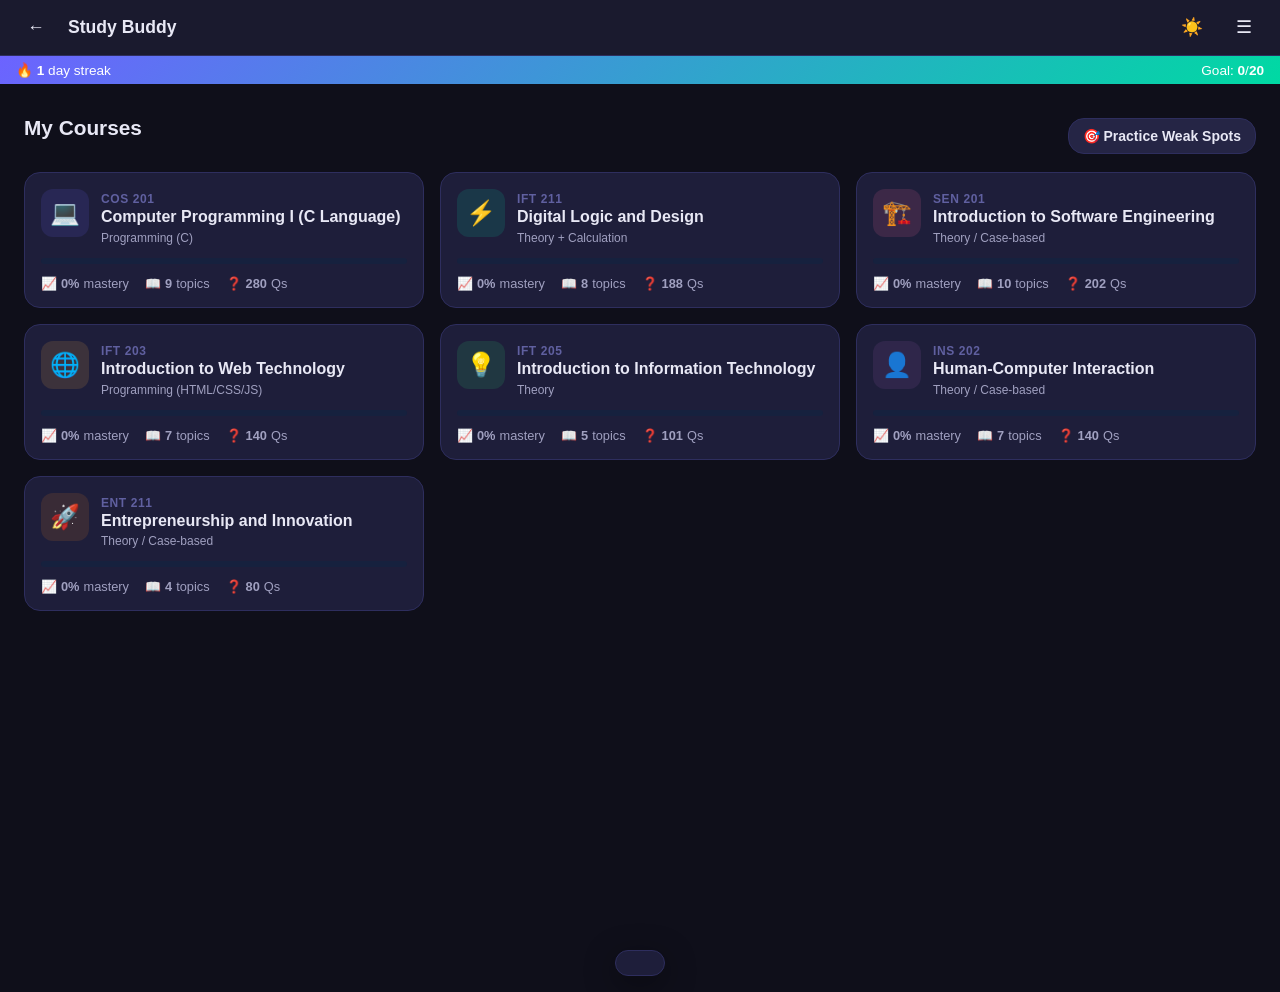
==== app/index.html @ e4b95551 "Initial commit: Complete Study Buddy PWA with all 7 courses, 1147 questions, and 14 mock exams" ====
<!DOCTYPE html>
<html lang="en" data-theme="dark">
<head>
  <meta charset="UTF-8">
  <meta name="viewport" content="width=device-width, initial-scale=1.0, viewport-fit=cover">
  <meta name="theme-color" content="#6c63ff">
  <meta name="apple-mobile-web-app-capable" content="yes">
  <meta name="apple-mobile-web-app-status-bar-style" content="black-translucent">
  <meta name="apple-mobile-web-app-title" content="StudyBuddy">
  <title>Study Buddy</title>
  <link rel="manifest" href="manifest.json">
  <link rel="apple-touch-icon" href="icons/icon-192.png">
  <link rel="icon" href="icons/icon-192.png">
  <link rel="stylesheet" href="css/app.css">
  <link rel="stylesheet" href="css/highlight.css">
</head>
<body>
  <!-- Top Nav Bar -->
  <header id="app-header">
    <button id="btn-back" class="icon-btn" aria-label="Go back" hidden>&#8592;</button>
    <span id="app-title">Study Buddy</span>
    <div class="header-actions">
      <button id="btn-theme" class="icon-btn" aria-label="Toggle theme">🌙</button>
      <button id="btn-menu" class="icon-btn" aria-label="Menu">&#9776;</button>
    </div>
  </header>

  <!-- Slide-out Menu -->
  <div id="menu-overlay" class="hidden" aria-hidden="true"></div>
  <nav id="side-menu" class="hidden" aria-label="Main menu">
    <div class="menu-header">
      <span class="logo-text">📚 Study Buddy</span>
      <button id="btn-menu-close" class="icon-btn">✕</button>
    </div>
    <ul class="menu-list">
      <li><button class="menu-item" data-view="home">🏠 Home</button></li>
      <li><button class="menu-item" data-view="spaced">⏰ Due Today</button></li>
      <li><button class="menu-item" data-view="weak">🎯 Weak Spots</button></li>
      <li><button class="menu-item" data-view="starred">⭐ Starred</button></li>
      <li><button class="menu-item" data-view="mock">📝 Mock Exam</button></li>
      <li><button class="menu-item" data-view="games">🎮 Games</button></li>
      <li><button class="menu-item" data-view="stats">📊 My Stats</button></li>
      <li class="menu-sep"></li>
      <li><button class="menu-item" data-view="export">💾 Export Progress</button></li>
      <li><button class="menu-item" data-action="import">📥 Import Progress</button></li>
      <li><button class="menu-item" data-view="flags">🚩 Flagged Questions</button></li>
      <li><button class="menu-item" data-view="offline">📡 Offline Cache</button></li>
    </ul>
    <div class="menu-footer">v1.0 — Nile University 200L</div>
  </nav>

  <!-- Streak / Goal Bar -->
  <div id="streak-bar" hidden>
    <span id="streak-display">🔥 <strong id="streak-count">0</strong> day streak</span>
    <span id="goal-display">Goal: <strong id="goal-done">0</strong>/<strong id="goal-total">20</strong></span>
  </div>

  <!-- Main App Container -->
  <main id="app-main">
    <!-- Views are rendered here by JavaScript -->
    <div id="view-container"></div>
  </main>

  <!-- Toast Notification -->
  <div id="toast" aria-live="polite" aria-atomic="true"></div>

  <!-- Import File Input (hidden) -->
  <input type="file" id="import-file" accept=".json" style="display:none">

  <!-- Scripts -->
  <script src="js/highlight.min.js"></script>
  <script src="js/db.js"></script>
  <script src="js/sr.js"></script>
  <script src="js/renderers.js"></script>
  <script src="js/router.js"></script>
  <script src="js/app.js"></script>
</body>
</html>
---- app/css/app.css ----
/* ============================================================
   Study Buddy — Main Stylesheet
   Mobile-first, dark/light mode, large tap targets
   ============================================================ */

/* ---- CSS Variables ---- */
:root {
  --bg:         #0f0f1a;
  --bg2:        #1a1a2e;
  --bg3:        #16213e;
  --surface:    #1e1e3a;
  --surface2:   #252545;
  --border:     #2e2e5e;
  --primary:    #6c63ff;
  --primary-dk: #5a52e0;
  --secondary:  #00d9a3;
  --accent:     #ff6b9d;
  --warn:       #ffb347;
  --danger:     #ff4757;
  --success:    #2ed573;
  --text:       #e8e8f5;
  --text2:      #a0a0c0;
  --text3:      #6060a0;
  --card-r:     16px;
  --tap:        48px;
  --gap:        16px;
  --hdr:        56px;
  --transition: 0.2s ease;
}

[data-theme="light"] {
  --bg:        #f0f0ff;
  --bg2:       #e8e8ff;
  --bg3:       #ffffff;
  --surface:   #ffffff;
  --surface2:  #f0f0ff;
  --border:    #c8c8e8;
  --text:      #1a1a3e;
  --text2:     #4a4a7a;
  --text3:     #8080b0;
}

/* ---- Reset & Base ---- */
*, *::before, *::after { box-sizing: border-box; margin: 0; padding: 0; }
html { font-size: 16px; scroll-behavior: smooth; }
body {
  font-family: -apple-system, BlinkMacSystemFont, 'Segoe UI', Roboto, sans-serif;
  background: var(--bg);
  color: var(--text);
  min-height: 100dvh;
  overflow-x: hidden;
  -webkit-font-smoothing: antialiased;
}

/* ---- Header ---- */
#app-header {
  position: fixed;
  top: 0; left: 0; right: 0;
  height: var(--hdr);
  background: var(--bg2);
  border-bottom: 1px solid var(--border);
  display: flex;
  align-items: center;
  padding: 0 12px;
  gap: 8px;
  z-index: 100;
  backdrop-filter: blur(10px);
  -webkit-backdrop-filter: blur(10px);
}
#app-title {
  flex: 1;
  font-weight: 700;
  font-size: 1.1rem;
  color: var(--text);
  truncate: ellipsis;
  white-space: nowrap;
  overflow: hidden;
}
.header-actions { display: flex; gap: 4px; }

/* ---- Streak Bar ---- */
#streak-bar {
  position: fixed;
  top: var(--hdr);
  left: 0; right: 0;
  background: linear-gradient(135deg, var(--primary), var(--secondary));
  color: white;
  padding: 6px 16px;
  display: flex;
  justify-content: space-between;
  align-items: center;
  font-size: 0.85rem;
  z-index: 90;
}

/* ---- Main ---- */
#app-main {
  margin-top: var(--hdr);
  min-height: calc(100dvh - var(--hdr));
  padding: var(--gap);
  padding-bottom: calc(var(--gap) + env(safe-area-inset-bottom));
}
.has-streak #app-main { margin-top: calc(var(--hdr) + 36px); }

/* ---- Buttons ---- */
.icon-btn {
  background: none;
  border: none;
  color: var(--text);
  min-width: var(--tap);
  min-height: var(--tap);
  border-radius: 50%;
  display: flex; align-items: center; justify-content: center;
  font-size: 1.1rem;
  cursor: pointer;
  transition: background var(--transition);
  -webkit-tap-highlight-color: transparent;
}
.icon-btn:hover, .icon-btn:focus-visible {
  background: var(--surface);
  outline: none;
}

.btn {
  display: inline-flex; align-items: center; justify-content: center; gap: 8px;
  min-height: var(--tap);
  padding: 10px 20px;
  border-radius: var(--card-r);
  border: none;
  font-size: 1rem;
  font-weight: 600;
  cursor: pointer;
  transition: all var(--transition);
  -webkit-tap-highlight-color: transparent;
  user-select: none;
}
.btn-primary { background: var(--primary); color: white; }
.btn-primary:hover { background: var(--primary-dk); transform: translateY(-1px); }
.btn-secondary { background: var(--surface2); color: var(--text); border: 1px solid var(--border); }
.btn-secondary:hover { background: var(--border); }
.btn-success { background: var(--success); color: #0a2a1a; }
.btn-danger  { background: var(--danger); color: white; }
.btn-warn    { background: var(--warn); color: #2a1a00; }
.btn-sm { min-height: 36px; padding: 6px 14px; font-size: 0.875rem; }
.btn-full { width: 100%; }
.btn:disabled { opacity: 0.5; cursor: not-allowed; }

/* ---- Side Menu ---- */
#menu-overlay {
  position: fixed; inset: 0;
  background: rgba(0,0,0,0.6);
  z-index: 199;
  backdrop-filter: blur(2px);
  transition: opacity var(--transition);
}
#side-menu {
  position: fixed;
  top: 0; left: 0; bottom: 0;
  width: min(320px, 85vw);
  background: var(--bg2);
  border-right: 1px solid var(--border);
  z-index: 200;
  display: flex; flex-direction: column;
  transform: translateX(-100%);
  transition: transform 0.3s cubic-bezier(0.4,0,0.2,1);
  overflow-y: auto;
}
#side-menu.open { transform: translateX(0); }
.hidden { display: none !important; }
.menu-header {
  display: flex; align-items: center; justify-content: space-between;
  padding: 16px;
  border-bottom: 1px solid var(--border);
}
.logo-text { font-size: 1.1rem; font-weight: 700; }
.menu-list { list-style: none; padding: 8px 0; flex: 1; }
.menu-item {
  width: 100%;
  background: none;
  border: none;
  color: var(--text);
  padding: 14px 20px;
  text-align: left;
  font-size: 1rem;
  cursor: pointer;
  transition: background var(--transition);
  display: flex; align-items: center; gap: 10px;
}
.menu-item:hover, .menu-item:focus-visible { background: var(--surface); outline: none; }
.menu-sep { height: 1px; background: var(--border); margin: 8px 0; }
.menu-footer { padding: 16px; color: var(--text3); font-size: 0.75rem; }

/* ---- Cards ---- */
.card {
  background: var(--surface);
  border: 1px solid var(--border);
  border-radius: var(--card-r);
  padding: var(--gap);
  transition: box-shadow var(--transition);
}
.card:hover { box-shadow: 0 4px 20px rgba(108,99,255,0.15); }
.card-grid {
  display: grid;
  grid-template-columns: repeat(auto-fill, minmax(300px, 1fr));
  gap: var(--gap);
}

/* ---- Course Card (Home) ---- */
.course-card {
  display: flex; flex-direction: column; gap: 12px;
  cursor: pointer;
  text-decoration: none;
  color: inherit;
}
.course-card-header {
  display: flex; align-items: flex-start; gap: 12px;
}
.course-icon {
  width: 48px; height: 48px;
  border-radius: 12px;
  display: flex; align-items: center; justify-content: center;
  font-size: 1.5rem;
  flex-shrink: 0;
}
.course-info { flex: 1; min-width: 0; }
.course-code { font-size: 0.75rem; color: var(--text3); font-weight: 600; letter-spacing: 0.05em; }
.course-name { font-size: 1rem; font-weight: 700; line-height: 1.3; }
.course-type { font-size: 0.75rem; color: var(--text2); }
.course-stats {
  display: flex; gap: 16px; flex-wrap: wrap;
}
.stat-pill {
  display: flex; align-items: center; gap: 4px;
  font-size: 0.8rem; color: var(--text2);
}
.progress-bar {
  height: 6px;
  background: var(--bg3);
  border-radius: 3px;
  overflow: hidden;
}
.progress-fill {
  height: 100%;
  border-radius: 3px;
  background: linear-gradient(90deg, var(--primary), var(--secondary));
  transition: width 0.5s ease;
}

/* ---- Question Card ---- */
.q-card {
  max-width: 700px;
  margin: 0 auto;
}
.q-meta {
  display: flex; flex-wrap: wrap; gap: 6px;
  margin-bottom: 12px;
}
.tag {
  display: inline-flex; align-items: center;
  padding: 3px 10px;
  border-radius: 100px;
  font-size: 0.75rem;
  font-weight: 600;
  background: var(--surface2);
  color: var(--text2);
  border: 1px solid var(--border);
}
.tag-difficulty-1 { background: #1a3a2a; color: var(--success); border-color: var(--success); }
.tag-difficulty-2 { background: #2a2a1a; color: var(--warn); border-color: var(--warn); }
.tag-difficulty-3 { background: #2a1a1a; color: var(--accent); border-color: var(--accent); }
.tag-difficulty-4 { background: #2a1a1a; color: var(--danger); border-color: var(--danger); }

.q-question {
  font-size: 1.1rem;
  line-height: 1.6;
  margin-bottom: 20px;
}
.q-question code { 
  background: var(--bg3);
  padding: 2px 6px;
  border-radius: 4px;
  font-family: 'Fira Code', 'Consolas', monospace;
  font-size: 0.9em;
}

/* ---- Code Block ---- */
.code-block {
  position: relative;
  margin: 12px 0;
  border-radius: var(--card-r);
  overflow: hidden;
  border: 1px solid var(--border);
}
.code-block pre {
  overflow-x: auto;
  padding: 16px;
  background: #0d0d1a;
  margin: 0;
  font-size: 0.875rem;
  line-height: 1.6;
}
.code-block code {
  font-family: 'Fira Code', 'Consolas', 'Courier New', monospace;
  color: var(--text);
}
.code-lang {
  position: absolute;
  top: 8px; right: 8px;
  font-size: 0.7rem;
  color: var(--text3);
  background: var(--bg3);
  padding: 2px 8px;
  border-radius: 4px;
  pointer-events: none;
}

/* ---- MCQ Options ---- */
.options-list {
  display: flex; flex-direction: column; gap: 10px;
  margin-bottom: 20px;
}
.option-btn {
  display: flex; align-items: flex-start; gap: 12px;
  padding: 14px 16px;
  background: var(--surface2);
  border: 2px solid var(--border);
  border-radius: var(--card-r);
  cursor: pointer;
  text-align: left;
  color: var(--text);
  font-size: 1rem;
  line-height: 1.5;
  transition: all var(--transition);
  -webkit-tap-highlight-color: transparent;
  min-height: var(--tap);
}
.option-btn:hover:not(:disabled) {
  border-color: var(--primary);
  background: rgba(108,99,255,0.1);
}
.option-btn.selected  { border-color: var(--primary); background: rgba(108,99,255,0.15); }
.option-btn.correct   { border-color: var(--success); background: rgba(46,213,115,0.12); color: var(--success); }
.option-btn.wrong     { border-color: var(--danger);  background: rgba(255,71,87,0.12);  color: var(--danger);  }
.option-btn.revealed  { border-color: var(--success); background: rgba(46,213,115,0.08); }
.option-label { font-weight: 700; min-width: 24px; }
.option-btn:disabled { cursor: default; }

/* ---- Confidence / Rating Buttons ---- */
.confidence-row, .rating-row {
  display: flex; gap: 10px; flex-wrap: wrap;
  margin: 16px 0;
}
.confidence-row .btn, .rating-row .btn { flex: 1; min-width: 80px; font-size: 0.875rem; }

/* ---- Explanation Box ---- */
.explanation-box {
  background: rgba(108,99,255,0.08);
  border: 1px solid rgba(108,99,255,0.3);
  border-radius: var(--card-r);
  padding: 16px;
  margin-top: 16px;
  line-height: 1.6;
}
.explanation-box h4 {
  color: var(--primary);
  margin-bottom: 8px;
  font-size: 0.9rem;
  text-transform: uppercase;
  letter-spacing: 0.05em;
}
.why-wrong-item {
  margin-top: 10px;
  padding: 10px;
  background: rgba(255,71,87,0.06);
  border-left: 3px solid var(--danger);
  border-radius: 0 8px 8px 0;
}
.why-wrong-item strong { color: var(--danger); }

/* ---- Marking Points (checklist) ---- */
.marking-points {
  display: flex; flex-direction: column; gap: 8px;
  margin-top: 12px;
}
.mark-point {
  display: flex; align-items: flex-start; gap: 10px;
  padding: 10px 14px;
  background: var(--surface2);
  border-radius: 8px;
  font-size: 0.95rem;
}
.mark-check {
  width: 24px; height: 24px;
  border: 2px solid var(--border);
  border-radius: 50%;
  cursor: pointer;
  flex-shrink: 0;
  transition: all var(--transition);
  display: flex; align-items: center; justify-content: center;
  font-size: 0.8rem;
}
.mark-check.checked { background: var(--success); border-color: var(--success); color: white; }

/* ---- Text Input (type_answer, code_write) ---- */
.answer-input {
  width: 100%;
  background: var(--bg3);
  border: 2px solid var(--border);
  border-radius: var(--card-r);
  color: var(--text);
  font-size: 1rem;
  padding: 14px 16px;
  transition: border-color var(--transition);
  outline: none;
  font-family: inherit;
}
.answer-input:focus { border-color: var(--primary); }
.answer-input.correct { border-color: var(--success); background: rgba(46,213,115,0.05); }
.answer-input.wrong   { border-color: var(--danger);  background: rgba(255,71,87,0.05); }
textarea.answer-input {
  resize: vertical;
  min-height: 150px;
  font-family: 'Fira Code', 'Consolas', monospace;
  font-size: 0.9rem;
}

/* ---- Cloze ---- */
.cloze-text { font-size: 1.1rem; line-height: 2; }
.cloze-blank {
  display: inline-block;
  min-width: 100px;
  border-bottom: 2px solid var(--primary);
  padding: 2px 6px;
  margin: 0 4px;
  font-family: 'Fira Code', monospace;
  background: none;
  color: var(--text);
  font-size: 0.95em;
  outline: none;
  transition: border-color var(--transition);
  vertical-align: baseline;
}
.cloze-blank:focus { border-color: var(--secondary); }
.cloze-blank.correct { border-color: var(--success); color: var(--success); }
.cloze-blank.wrong   { border-color: var(--danger); color: var(--danger); }

/* ---- Matching ---- */
.matching-container { display: flex; flex-direction: column; gap: 12px; }
.matching-row { display: flex; align-items: center; gap: 10px; flex-wrap: wrap; }
.match-term {
  flex: 1; min-width: 120px;
  padding: 12px 16px;
  background: var(--surface2);
  border: 2px solid var(--border);
  border-radius: var(--card-r);
  font-weight: 600;
}
.match-arrow { color: var(--text3); font-size: 1.2rem; }
.match-def {
  flex: 1; min-width: 120px;
  padding: 12px 16px;
  background: var(--surface2);
  border: 2px solid var(--border);
  border-radius: var(--card-r);
  cursor: pointer;
  transition: all var(--transition);
}
.match-def.selected   { border-color: var(--primary); background: rgba(108,99,255,0.1); }
.match-def.matched    { border-color: var(--success); background: rgba(46,213,115,0.1); }
.match-def.wrong-match{ border-color: var(--danger); background: rgba(255,71,87,0.1); }

/* ---- Sequencing ---- */
.sequence-list { display: flex; flex-direction: column; gap: 8px; }
.seq-item {
  display: flex; align-items: center; gap: 12px;
  padding: 12px 16px;
  background: var(--surface2);
  border: 2px solid var(--border);
  border-radius: var(--card-r);
  cursor: grab;
  user-select: none;
  transition: all var(--transition);
}
.seq-item.dragging { opacity: 0.5; cursor: grabbing; }
.seq-item.correct-pos { border-color: var(--success); }
.seq-item.wrong-pos   { border-color: var(--danger); }
.seq-handle { color: var(--text3); font-size: 1.2rem; }
.seq-num { font-weight: 700; color: var(--text2); min-width: 24px; }

/* ---- Flashcard ---- */
.flashcard-wrapper {
  perspective: 1000px;
  min-height: 200px;
  cursor: pointer;
  margin: 24px auto;
  max-width: 600px;
}
.flashcard-inner {
  position: relative;
  width: 100%; height: 100%;
  min-height: 200px;
  transform-style: preserve-3d;
  transition: transform 0.5s cubic-bezier(0.4,0,0.2,1);
  border-radius: var(--card-r);
}
.flashcard-inner.flipped { transform: rotateY(180deg); }
.flashcard-front, .flashcard-back {
  position: absolute;
  inset: 0;
  backface-visibility: hidden;
  border-radius: var(--card-r);
  display: flex; flex-direction: column; align-items: center; justify-content: center;
  padding: 24px;
  text-align: center;
  border: 2px solid var(--border);
  min-height: 200px;
}
.flashcard-front { background: var(--surface); }
.flashcard-back  { background: rgba(108,99,255,0.1); transform: rotateY(180deg); border-color: var(--primary); }
.flashcard-hint { font-size: 0.75rem; color: var(--text3); margin-top: 12px; }
.flashcard-front h3, .flashcard-back h3 { font-size: 1.3rem; line-height: 1.4; }

/* ---- Iframe Render ---- */
.html-sandbox {
  width: 100%;
  min-height: 200px;
  border: 2px solid var(--border);
  border-radius: var(--card-r);
  background: white;
  overflow: hidden;
}
.iframe-toggle {
  display: flex; align-items: center; gap: 8px;
  margin-bottom: 8px;
}

/* ---- Progress / Stats ---- */
.stats-grid {
  display: grid;
  grid-template-columns: repeat(auto-fill, minmax(140px, 1fr));
  gap: var(--gap);
}
.stat-card {
  background: var(--surface);
  border: 1px solid var(--border);
  border-radius: var(--card-r);
  padding: 16px;
  text-align: center;
}
.stat-card .stat-value { font-size: 2rem; font-weight: 800; color: var(--primary); }
.stat-card .stat-label { font-size: 0.8rem; color: var(--text2); margin-top: 4px; }

/* ---- Timer ---- */
.timer-bar {
  height: 4px;
  background: var(--bg3);
  border-radius: 2px;
  overflow: hidden;
  margin-bottom: 16px;
}
.timer-fill {
  height: 100%;
  background: linear-gradient(90deg, var(--success), var(--warn), var(--danger));
  background-size: 300% 100%;
  transition: width 1s linear;
}

/* ---- Games ---- */
.lives-display { display: flex; gap: 8px; font-size: 1.5rem; margin-bottom: 16px; }
.boss-badge {
  display: inline-block;
  padding: 4px 12px;
  background: linear-gradient(135deg, var(--danger), var(--accent));
  border-radius: 100px;
  font-size: 0.8rem;
  font-weight: 700;
  color: white;
  text-transform: uppercase;
  letter-spacing: 0.08em;
}

/* ---- Report / Flag ---- */
.report-btn {
  display: flex; align-items: center; gap: 6px;
  background: none;
  border: none;
  color: var(--text3);
  font-size: 0.8rem;
  cursor: pointer;
  padding: 4px 8px;
  border-radius: 4px;
  transition: color var(--transition);
}
.report-btn:hover { color: var(--accent); }

/* ---- Sections & Headings ---- */
.section-title {
  font-size: 1.3rem;
  font-weight: 800;
  margin-bottom: 16px;
  display: flex; align-items: center; gap: 8px;
}
.section-subtitle {
  font-size: 1rem;
  color: var(--text2);
  margin-bottom: 20px;
}

/* ---- Chip Filters ---- */
.filter-row {
  display: flex; flex-wrap: wrap; gap: 8px;
  margin-bottom: 16px;
}
.chip {
  padding: 6px 14px;
  border-radius: 100px;
  border: 1.5px solid var(--border);
  background: var(--surface2);
  color: var(--text2);
  font-size: 0.85rem;
  cursor: pointer;
  transition: all var(--transition);
  user-select: none;
}
.chip.active, .chip:hover { border-color: var(--primary); color: var(--primary); background: rgba(108,99,255,0.1); }

/* ---- Select / Range Inputs ---- */
select, input[type="range"], input[type="number"] {
  background: var(--surface2);
  border: 1.5px solid var(--border);
  border-radius: 8px;
  color: var(--text);
  padding: 10px 14px;
  font-size: 1rem;
  outline: none;
  transition: border-color var(--transition);
  appearance: none;
  -webkit-appearance: none;
}
select { background-image: url("data:image/svg+xml,%3Csvg xmlns='http://www.w3.org/2000/svg' width='12' height='12' viewBox='0 0 12 12'%3E%3Cpath fill='%236060a0' d='M6 8L1 3h10z'/%3E%3C/svg%3E"); background-repeat: no-repeat; background-position: right 12px center; padding-right: 36px; }
select:focus, input:focus { border-color: var(--primary); }
label { display: block; margin-bottom: 6px; color: var(--text2); font-size: 0.9rem; font-weight: 600; }

/* ---- Topic List ---- */
.topic-list { display: flex; flex-direction: column; gap: 8px; }
.topic-item {
  display: flex; align-items: center; gap: 12px;
  padding: 12px 16px;
  background: var(--surface);
  border: 1px solid var(--border);
  border-radius: var(--card-r);
  cursor: pointer;
  transition: all var(--transition);
}
.topic-item:hover { border-color: var(--primary); background: var(--surface2); }
.topic-item .topic-name { flex: 1; font-weight: 600; }
.topic-item .topic-count { font-size: 0.8rem; color: var(--text3); }
.topic-item .topic-mastery {
  font-size: 0.85rem;
  font-weight: 700;
  min-width: 36px;
  text-align: right;
}

/* ---- Score / Results Screen ---- */
.score-circle {
  width: 140px; height: 140px;
  border-radius: 50%;
  background: conic-gradient(var(--primary) var(--pct, 0%), var(--surface2) 0%);
  display: flex; align-items: center; justify-content: center;
  margin: 24px auto;
  position: relative;
}
.score-circle::before {
  content: '';
  position: absolute;
  inset: 12px;
  background: var(--bg2);
  border-radius: 50%;
}
.score-number {
  position: relative;
  font-size: 2rem;
  font-weight: 800;
  z-index: 1;
  color: var(--text);
}

/* ---- Toast ---- */
#toast {
  position: fixed;
  bottom: calc(24px + env(safe-area-inset-bottom));
  left: 50%;
  transform: translateX(-50%) translateY(100px);
  background: var(--surface);
  border: 1px solid var(--border);
  color: var(--text);
  padding: 12px 24px;
  border-radius: 100px;
  font-size: 0.9rem;
  box-shadow: 0 8px 32px rgba(0,0,0,0.4);
  z-index: 999;
  transition: transform 0.3s ease;
  pointer-events: none;
  white-space: nowrap;
  max-width: calc(100vw - 32px);
}
#toast.show { transform: translateX(-50%) translateY(0); }

/* ---- Due Badge ---- */
.due-badge {
  display: inline-flex; align-items: center; justify-content: center;
  min-width: 20px; height: 20px;
  border-radius: 10px;
  background: var(--accent);
  color: white;
  font-size: 0.7rem;
  font-weight: 700;
  padding: 0 6px;
}

/* ---- Empty State ---- */
.empty-state {
  text-align: center;
  padding: 48px 24px;
  color: var(--text2);
}
.empty-icon { font-size: 3rem; margin-bottom: 16px; }
.empty-state h3 { font-size: 1.2rem; margin-bottom: 8px; color: var(--text); }

/* ---- Utility ---- */
.flex { display: flex; }
.flex-col { flex-direction: column; }
.flex-1 { flex: 1; }
.gap-sm { gap: 8px; }
.gap-md { gap: 16px; }
.gap-lg { gap: 24px; }
.mt-sm { margin-top: 8px; }
.mt-md { margin-top: 16px; }
.mt-lg { margin-top: 24px; }
.mb-sm { margin-bottom: 8px; }
.mb-md { margin-bottom: 16px; }
.text-center { text-align: center; }
.text-sm { font-size: 0.875rem; }
.text-muted { color: var(--text2); }
.bold { font-weight: 700; }
.w-full { width: 100%; }
.separator { height: 1px; background: var(--border); margin: 16px 0; }

/* ---- Spinner ---- */
.spinner {
  width: 40px; height: 40px;
  border: 3px solid var(--border);
  border-top-color: var(--primary);
  border-radius: 50%;
  animation: spin 0.8s linear infinite;
  margin: 48px auto;
}
@keyframes spin { to { transform: rotate(360deg); } }

/* ---- Scrollbar ---- */
::-webkit-scrollbar { width: 6px; height: 6px; }
::-webkit-scrollbar-track { background: var(--bg); }
::-webkit-scrollbar-thumb { background: var(--border); border-radius: 3px; }
::-webkit-scrollbar-thumb:hover { background: var(--text3); }

/* ---- Responsive ---- */
@media (min-width: 600px) {
  #app-main { padding: 24px; }
  .card-grid { grid-template-columns: repeat(auto-fill, minmax(340px, 1fr)); }
  .q-question { font-size: 1.15rem; }
}
@media (min-width: 900px) {
  .q-card { max-width: 760px; }
}

/* ---- Animations ---- */
.fade-in { animation: fadeIn 0.3s ease; }
@keyframes fadeIn { from { opacity: 0; transform: translateY(8px); } to { opacity: 1; transform: translateY(0); } }
.slide-in { animation: slideIn 0.25s ease; }
@keyframes slideIn { from { opacity: 0; transform: translateX(-12px); } to { opacity: 1; transform: translateX(0); } }

/* ---- Case Study ---- */
.case-scenario {
  background: rgba(0,217,163,0.06);
  border: 1px solid rgba(0,217,163,0.3);
  border-radius: var(--card-r);
  padding: 16px;
  margin-bottom: 20px;
  line-height: 1.6;
}
.case-scenario h4 { color: var(--secondary); margin-bottom: 8px; }
.sub-question-counter { font-size: 0.8rem; color: var(--text3); margin-bottom: 12px; }

/* ---- Confidence rating overlay ---- */
.confidence-overlay {
  text-align: center;
  margin-bottom: 20px;
}
.confidence-overlay p { color: var(--text2); margin-bottom: 12px; font-size: 0.95rem; }

/* ---- Weak spots list ---- */
.weak-item {
  display: flex; align-items: center; gap: 12px;
  padding: 12px 16px;
  background: var(--surface);
  border: 1px solid var(--border);
  border-radius: var(--card-r);
  margin-bottom: 8px;
}
.weak-bar {
  flex: 1;
  height: 8px;
  background: var(--bg3);
  border-radius: 4px;
  overflow: hidden;
}
.weak-fill { height: 100%; background: var(--danger); border-radius: 4px; }
.weak-pct { font-weight: 700; color: var(--danger); min-width: 40px; text-align: right; }

/* ---- Confidently wrong highlight ---- */
.confidently-wrong-banner {
  background: rgba(255,71,87,0.1);
  border: 1px solid rgba(255,71,87,0.4);
  border-radius: var(--card-r);
  padding: 12px 16px;
  margin-bottom: 16px;
  display: flex; align-items: center; gap: 10px;
  font-size: 0.9rem;
  color: var(--danger);
}
---- app/css/highlight.css ----
/* Syntax Highlighting Styles (Offline) */
.hljs {
  display: block;
  overflow-x: auto;
  padding: 1rem;
  background: #0d0d18;
  color: #e2e8f0;
  font-family: 'Fira Code', 'Cascadia Code', Consolas, Monaco, monospace;
  font-size: 0.9rem;
  line-height: 1.5;
  border-radius: 8px;
}

.hljs-keyword, .hljs-selector-tag, .hljs-subst {
  color: #c792ea;
  font-weight: 600;
}

.hljs-string, .hljs-title, .hljs-section, .hljs-attribute, .hljs-literal, .hljs-template-tag, .hljs-template-variable, .hljs-type {
  color: #c3e88d;
}

.hljs-comment, .hljs-quote, .hljs-deletion, .hljs-meta {
  color: #637777;
  font-style: italic;
}

.hljs-number, .hljs-regexp, .hljs-link {
  color: #f78c6c;
}

.hljs-variable, .hljs-name, .hljs-tag {
  color: #ff5370;
}

.hljs-function, .hljs-class .hljs-title {
  color: #82aaff;
}

.hljs-attr {
  color: #ffcb6b;
}

.hljs-built_in, .hljs-symbol, .hljs-bullet {
  color: #89ddff;
}
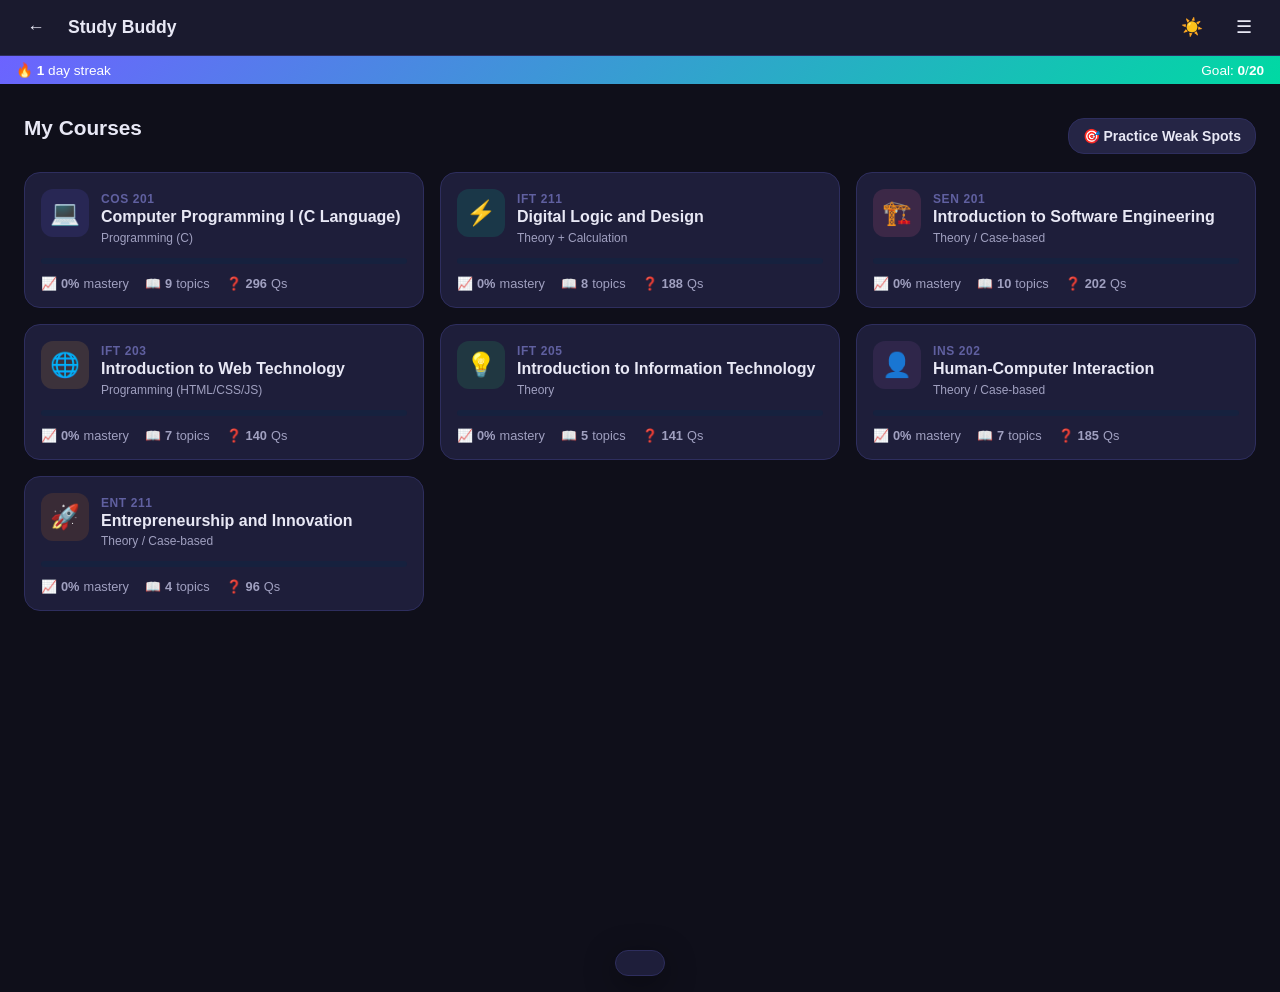
==== commit e0d87813: "feat(content): synthesize complete flashcard decks for IFT 205, INS 202, and ENT 211, expanding proj" ====
--- a/app/index.html
+++ b/app/index.html
@@ -11,8 +11,8 @@
   <link rel="manifest" href="manifest.json">
   <link rel="apple-touch-icon" href="icons/icon-192.png">
   <link rel="icon" href="icons/icon-192.png">
-  <link rel="stylesheet" href="css/app.css">
-  <link rel="stylesheet" href="css/highlight.css">
+  <link rel="stylesheet" href="css/app.css?v=2.6">
+  <link rel="stylesheet" href="css/highlight.css?v=2.6">
 </head>
 <body>
   <!-- Top Nav Bar -->
@@ -45,8 +45,9 @@
       <li><button class="menu-item" data-action="import">📥 Import Progress</button></li>
       <li><button class="menu-item" data-view="flags">🚩 Flagged Questions</button></li>
       <li><button class="menu-item" data-view="offline">📡 Offline Cache</button></li>
+      <li><button class="menu-item" id="btn-force-update" style="color:var(--accent);">🔄 Update App (Clear Cache)</button></li>
     </ul>
-    <div class="menu-footer">v1.0 — Nile University 200L</div>
+    <div class="menu-footer">v2.5 — Nile University 200L</div>
   </nav>
 
   <!-- Streak / Goal Bar -->
@@ -68,11 +69,11 @@
   <input type="file" id="import-file" accept=".json" style="display:none">
 
   <!-- Scripts -->
-  <script src="js/highlight.min.js"></script>
-  <script src="js/db.js"></script>
-  <script src="js/sr.js"></script>
-  <script src="js/renderers.js"></script>
-  <script src="js/router.js"></script>
-  <script src="js/app.js"></script>
+  <script src="js/highlight.min.js?v=2.6"></script>
+  <script src="js/db.js?v=2.6"></script>
+  <script src="js/sr.js?v=2.6"></script>
+  <script src="js/renderers.js?v=2.6"></script>
+  <script src="js/router.js?v=2.6"></script>
+  <script src="js/app.js?v=2.6"></script>
 </body>
 </html>
--- a/app/css/app.css
+++ b/app/css/app.css
@@ -275,12 +275,21 @@
   line-height: 1.6;
   margin-bottom: 20px;
 }
+code {
+  background: var(--bg3);
+  padding: 2px 6px;
+  border-radius: 4px;
+  font-family: 'Fira Code', 'Consolas', monospace;
+  font-size: 0.9em;
+  color: var(--secondary);
+}
 .q-question code { 
   background: var(--bg3);
   padding: 2px 6px;
   border-radius: 4px;
   font-family: 'Fira Code', 'Consolas', monospace;
   font-size: 0.9em;
+  color: var(--accent);
 }
 
 /* ---- Code Block ---- */
@@ -481,44 +490,108 @@
   user-select: none;
   transition: all var(--transition);
 }
+.seq-item .flex-1 {
+  word-break: break-word;
+  line-height: 1.5;
+}
+.seq-item code {
+  background: rgba(0, 0, 0, 0.35);
+  border: 1px solid rgba(255, 255, 255, 0.15);
+  color: var(--accent);
+  padding: 2px 7px;
+  border-radius: 4px;
+  font-family: 'Fira Code', 'Consolas', monospace;
+  font-size: 0.95em;
+  white-space: pre-wrap;
+  word-break: break-word;
+}
 .seq-item.dragging { opacity: 0.5; cursor: grabbing; }
 .seq-item.correct-pos { border-color: var(--success); }
 .seq-item.wrong-pos   { border-color: var(--danger); }
 .seq-handle { color: var(--text3); font-size: 1.2rem; }
 .seq-num { font-weight: 700; color: var(--text2); min-width: 24px; }
 
-/* ---- Flashcard ---- */
-.flashcard-wrapper {
-  perspective: 1000px;
-  min-height: 200px;
-  cursor: pointer;
-  margin: 24px auto;
-  max-width: 600px;
-}
-.flashcard-inner {
+/* ---- Flashcard Box ---- */
+.flashcard-box {
   position: relative;
-  width: 100%; height: 100%;
-  min-height: 200px;
-  transform-style: preserve-3d;
-  transition: transform 0.5s cubic-bezier(0.4,0,0.2,1);
-  border-radius: var(--card-r);
-}
-.flashcard-inner.flipped { transform: rotateY(180deg); }
-.flashcard-front, .flashcard-back {
-  position: absolute;
-  inset: 0;
-  backface-visibility: hidden;
-  border-radius: var(--card-r);
-  display: flex; flex-direction: column; align-items: center; justify-content: center;
-  padding: 24px;
+  width: 100%;
+  max-width: 620px;
+  min-height: 220px;
+  margin: 16px auto;
+  border-radius: var(--card-r);
+  border: 2px solid var(--border);
+  background: var(--surface);
+  padding: 24px 20px;
+  cursor: pointer;
+  display: flex;
+  flex-direction: column;
+  align-items: center;
+  justify-content: space-between;
   text-align: center;
-  border: 2px solid var(--border);
-  min-height: 200px;
-}
-.flashcard-front { background: var(--surface); }
-.flashcard-back  { background: rgba(108,99,255,0.1); transform: rotateY(180deg); border-color: var(--primary); }
-.flashcard-hint { font-size: 0.75rem; color: var(--text3); margin-top: 12px; }
-.flashcard-front h3, .flashcard-back h3 { font-size: 1.3rem; line-height: 1.4; }
+  box-sizing: border-box;
+  transition: transform 0.16s cubic-bezier(0.4, 0, 0.2, 1), border-color 0.25s, background 0.25s, box-shadow 0.25s;
+  user-select: none;
+  -webkit-user-select: none;
+}
+.flashcard-box:hover {
+  border-color: var(--primary);
+  box-shadow: 0 4px 20px rgba(108, 99, 255, 0.15);
+}
+.flashcard-box.is-flipped {
+  background: rgba(108, 99, 255, 0.08);
+  border-color: var(--primary);
+  box-shadow: 0 4px 24px rgba(108, 99, 255, 0.2);
+}
+.flashcard-badge-row {
+  width: 100%;
+  display: flex;
+  justify-content: center;
+  margin-bottom: 12px;
+}
+.flashcard-text {
+  margin: auto 0;
+  padding: 8px 4px;
+  font-size: 1.15rem;
+  font-weight: 600;
+  line-height: 1.55;
+  color: var(--text);
+  word-break: break-word;
+  max-width: 100%;
+}
+.flashcard-box.is-flipped .flashcard-text {
+  font-size: 1.05rem;
+  font-weight: 400;
+  line-height: 1.65;
+  color: var(--text);
+}
+.flashcard-hint {
+  font-size: 0.8rem;
+  color: var(--text3);
+  margin-top: 14px;
+}
+.flashcard-box code {
+  background: rgba(0, 0, 0, 0.35);
+  border: 1px solid rgba(255, 255, 255, 0.15);
+  color: var(--accent);
+  padding: 2px 7px;
+  border-radius: 4px;
+  font-family: 'Fira Code', 'Consolas', monospace;
+  font-size: 0.95em;
+  white-space: nowrap;
+}
+.rating-row {
+  display: flex;
+  gap: 10px;
+  margin-top: 18px;
+  margin-bottom: 24px;
+  width: 100%;
+  max-width: 620px;
+  margin-left: auto;
+  margin-right: auto;
+}
+.rating-row button {
+  flex: 1;
+}
 
 /* ---- Iframe Render ---- */
 .html-sandbox {
@@ -792,7 +865,86 @@
 .case-scenario h4 { color: var(--secondary); margin-bottom: 8px; }
 .sub-question-counter { font-size: 0.8rem; color: var(--text3); margin-bottom: 12px; }
 
-/* ---- Confidence rating overlay ---- */
+/* ---- Confidence rating overlay & modal ---- */
+.confidence-modal {
+  position: fixed;
+  inset: 0;
+  z-index: 9999;
+  display: flex;
+  align-items: flex-end;
+  justify-content: center;
+  background: rgba(10, 11, 26, 0.75);
+  backdrop-filter: blur(4px);
+  -webkit-backdrop-filter: blur(4px);
+  animation: fadeIn 0.2s ease-out;
+  padding: 16px;
+}
+@media (min-width: 600px) {
+  .confidence-modal {
+    align-items: center;
+  }
+}
+.confidence-sheet {
+  width: 100%;
+  max-width: 440px;
+  background: var(--surface);
+  border: 1px solid var(--border);
+  border-radius: 18px;
+  box-shadow: 0 16px 40px rgba(0, 0, 0, 0.5);
+  padding: 20px;
+  animation: slideUp 0.25s cubic-bezier(0.16, 1, 0.3, 1);
+  text-align: center;
+}
+.confidence-header {
+  display: flex;
+  align-items: center;
+  justify-content: space-between;
+  margin-bottom: 8px;
+}
+.confidence-header h4 {
+  margin: 0;
+  font-size: 1.05rem;
+  font-weight: 700;
+  color: var(--text);
+}
+.confidence-sub {
+  font-size: 0.85rem;
+  color: var(--text2);
+  margin-bottom: 16px;
+  line-height: 1.4;
+}
+.confidence-row {
+  display: flex;
+  gap: 10px;
+  margin-bottom: 12px;
+}
+.confidence-row .btn {
+  flex: 1;
+  padding: 12px 6px;
+  font-weight: 600;
+  font-size: 0.875rem;
+  border-radius: 10px;
+}
+.confidence-cancel-btn {
+  width: 100%;
+  background: transparent;
+  border: 1px solid var(--border);
+  color: var(--text2);
+  padding: 10px;
+  border-radius: 8px;
+  font-size: 0.85rem;
+  cursor: pointer;
+  transition: var(--trans);
+}
+.confidence-cancel-btn:hover {
+  background: var(--bg2);
+  color: var(--text);
+}
+.option-btn.selected-pending {
+  border-color: var(--primary) !important;
+  background: rgba(108, 92, 231, 0.15) !important;
+  box-shadow: 0 0 0 2px var(--primary);
+}
 .confidence-overlay {
   text-align: center;
   margin-bottom: 20px;
